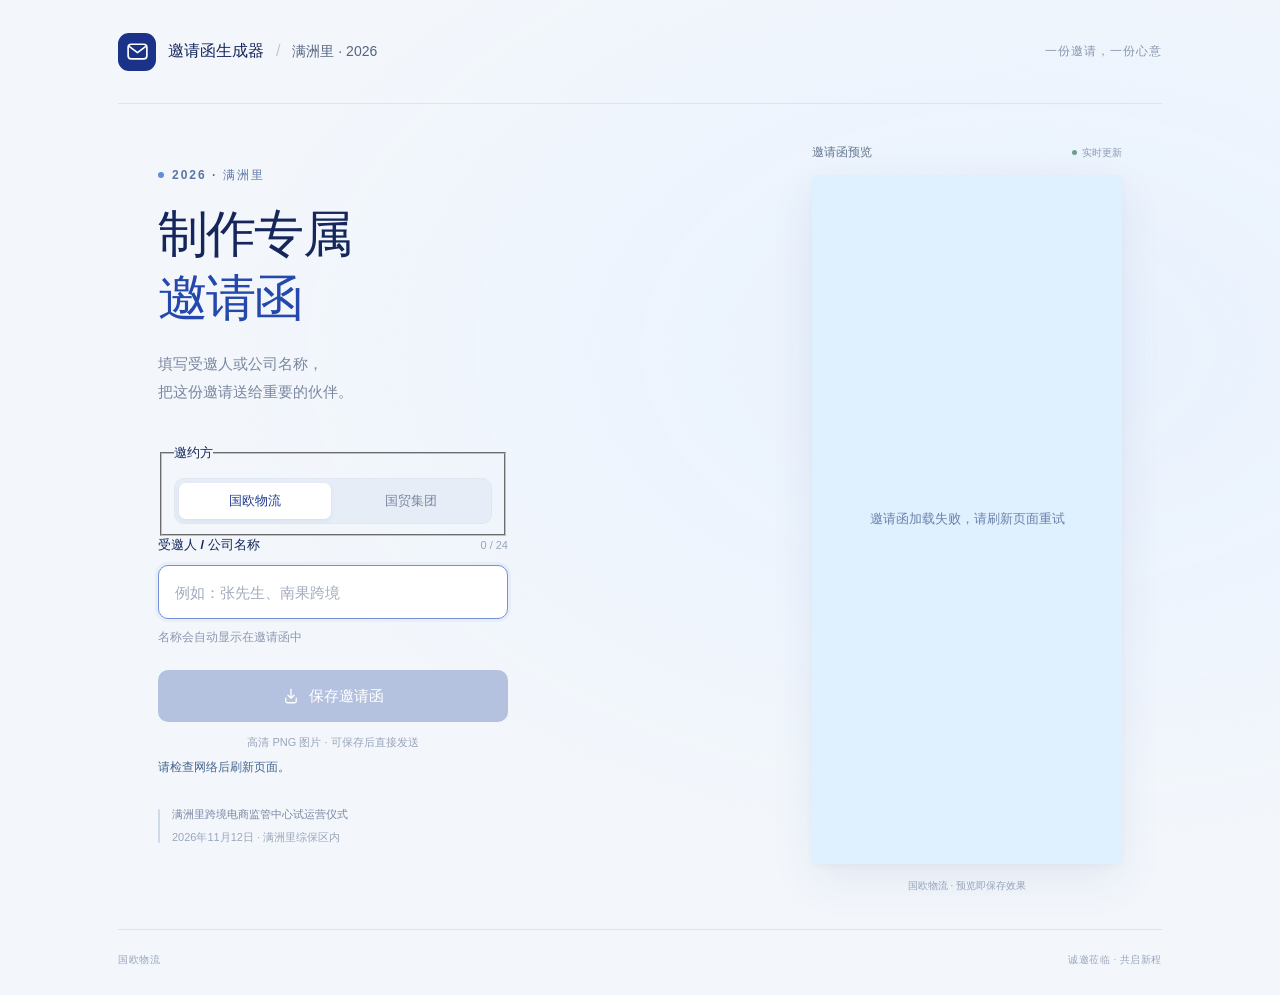
==== docs/index.html @ 619b2313 "Add two-mode invitation generator for GitHub Pages; template images pending web upload" ====
<!doctype html>
<html lang="zh-CN">
<head>
  <meta charset="utf-8">
  <meta name="viewport" content="width=device-width,initial-scale=1,viewport-fit=cover">
  <meta name="theme-color" content="#f3f7fc">
  <meta name="description" content="填写受邀人或公司名称，预览并保存专属邀请函。">
  <title>邀请函生成器 · 国欧物流 / 国贸集团</title>
  <link rel="icon" type="image/svg+xml" href="./assets/icon.svg">
  <link rel="stylesheet" href="./style.css?v=hd-20261104">
</head>
<body>
  <div class="page">
    <header class="header">
      <a class="brand" href="./" aria-label="邀请函生成器首页">
        <span class="brand-icon" aria-hidden="true"><svg viewBox="0 0 24 24" fill="none"><rect x="3" y="5" width="18" height="14" rx="3" stroke="currentColor" stroke-width="1.6"/><path d="m4 7 8 6 8-6" stroke="currentColor" stroke-width="1.6" stroke-linecap="round" stroke-linejoin="round"/></svg></span>
        <span>邀请函生成器<span class="brand-divider">/</span><span class="brand-title">满洲里 · 2026</span></span>
      </a>
      <span class="header-note">一份邀请，一份心意</span>
    </header>

    <main class="workspace">
      <section class="editor" aria-labelledby="page-title">
        <div class="eyebrow"><span></span>2026 · 满洲里</div>
        <h1 id="page-title">制作专属<span>邀请函</span></h1>
        <p class="intro">填写受邀人或公司名称，<br>把这份邀请送给重要的伙伴。</p>

        <form id="invitation-form" novalidate>
          <fieldset id="issuer-options" class="issuer-options">
            <legend>邀约方</legend>
            <div class="mode-switch">
              <label><input type="radio" name="issuer" value="guoo" checked><span>国欧物流</span></label>
              <label><input type="radio" name="issuer" value="guomao"><span>国贸集团</span></label>
            </div>
          </fieldset>
          <div class="field-heading"><label for="guest-name">受邀人 / 公司名称</label><span id="count">0 / 24</span></div>
          <input id="guest-name" name="guest" type="text" placeholder="例如：张先生、南果跨境" maxlength="48" autocomplete="off" spellcheck="false" aria-describedby="field-hint" autofocus>
          <p id="field-hint" class="field-hint">名称会自动显示在右侧邀请函中</p>
          <button id="save-button" type="submit" disabled>
            <svg viewBox="0 0 24 24" fill="none" aria-hidden="true"><path d="M12 3v12m-4-4 4 4 4-4M5 15v4a2 2 0 0 0 2 2h10a2 2 0 0 0 2-2v-4" stroke="currentColor" stroke-width="1.7" stroke-linecap="round" stroke-linejoin="round"/></svg>
            <span>保存邀请函</span>
          </button>
          <p class="save-note">高清 PNG 图片 · 可保存后直接发送</p>
          <p id="status" class="status" role="status" aria-live="polite"></p>
        </form>

        <div class="event-note"><span class="event-line"></span><div>满洲里跨境电商监管中心试运营仪式<small>2026年11月12日 · 满洲里综保区内</small></div></div>
      </section>

      <section class="preview" aria-labelledby="preview-title">
        <div class="preview-heading"><h2 id="preview-title">邀请函预览</h2><span><i></i>实时更新</span></div>
        <div class="paper"><canvas id="invitation" width="841" height="1870" role="img" aria-label="邀请函预览，填写名称后将实时更新"></canvas><div id="loading" class="loading">正在载入邀请函…</div></div>
        <p id="template-note" class="preview-note">国欧物流 · 预览即保存效果</p>
      </section>
    </main>
    <footer><span id="issuer-footer">国欧物流</span><span>诚邀莅临 · 共启新程</span></footer>
  </div>

  <dialog id="save-dialog" aria-labelledby="save-title">
    <div class="dialog-header"><div><h2 id="save-title">邀请函已生成</h2><p>长按下方图片，选择「保存图片」</p></div><button id="close-dialog" type="button" aria-label="关闭">×</button></div>
    <img id="save-image" alt="已生成的专属邀请函，可长按保存">
  </dialog>
  <script src="./templates.js?v=hd-20261104" defer></script>
  <script src="./app.js?v=hd-20261104" defer></script>
</body>
</html>
---- docs/style.css ----
:root{font-family:-apple-system,BlinkMacSystemFont,"PingFang SC","Microsoft YaHei",sans-serif;color:#15265b;background:#f3f7fc;font-synthesis:none;font-weight:400}*{box-sizing:border-box}body{margin:0;background:radial-gradient(ellipse at 80% 35%,#e0edff99,transparent 55%),#f3f7fc}button,input{font:inherit}button,a,input{-webkit-tap-highlight-color:transparent}button{cursor:pointer}a{color:inherit;text-decoration:none}.page{max-width:1140px;margin:auto;padding:0 48px}.header{height:104px;display:flex;align-items:center;justify-content:space-between;border-bottom:1px solid #dce4f0}.brand{display:flex;align-items:center;gap:12px;font-size:16px;font-weight:650;white-space:nowrap}.brand-icon{display:grid;place-items:center;width:38px;height:38px;color:#fff;background:#1b3289;border-radius:11px}.brand-icon svg{width:25px;height:25px}.brand-divider{margin:0 12px;color:#bdc8db;font-weight:400}.brand-title{font-size:14px;color:#566580;font-weight:450}.header-note{font-size:12px;color:#8a97af;letter-spacing:1px}.workspace{display:grid;grid-template-columns:1fr 1fr;gap:72px;align-items:center;padding:40px 40px 36px}.editor{padding-bottom:24px}.eyebrow{font-size:12px;font-weight:550;letter-spacing:2px;color:#5b75a3;display:flex;align-items:center;gap:8px;margin-bottom:20px}.eyebrow span{width:6px;height:6px;border-radius:50%;background:#5f8fda}h1{font-size:50px;line-height:1.23;font-weight:650;letter-spacing:-1.8px;margin:0 0 20px}h1 span{display:block;color:#2548ac;margin-top:3px}.intro{font-size:15px;line-height:1.9;color:#7a879e;margin:0 0 37px}form{max-width:350px}.field-heading{display:flex;align-items:center;justify-content:space-between;font-size:13px;margin-bottom:11px;font-weight:550}.field-heading span{font-size:11px;color:#9aa5b9;font-weight:400;font-variant-numeric:tabular-nums}input{display:block;width:100%;height:54px;border:1px solid #d7e0ee;border-radius:10px;background:#fff;padding:0 16px;font-size:15px;color:#17275b;outline:none;transition:border-color .15s,box-shadow .15s}input::placeholder{color:#a2acbd}input:focus{border-color:#7190d8;box-shadow:0 0 0 3px #355dca0e}input[aria-invalid="true"]{border-color:#c05b5b}.field-hint{font-size:12px;color:#8c98af;min-height:18px;line-height:1.5;margin:9px 0 24px}.field-hint.error{color:#b74747}#save-button{width:100%;border:0;background:#233c94;color:#fff;display:flex;align-items:center;justify-content:center;gap:9px;height:52px;border-radius:10px;font-size:15px;font-weight:550;box-shadow:0 5px 10px #213b9010;transition:background .15s,transform .15s}#save-button svg{width:18px;height:18px}#save-button:hover:enabled{background:#183181}#save-button:active:enabled{transform:translateY(1px)}#save-button:disabled{background:#b4c2df;cursor:default;box-shadow:none}button:focus-visible,a:focus-visible{outline:3px solid #7298ef;outline-offset:4px}.save-note{text-align:center;font-size:11px;color:#98a4b9;margin:13px 0 0}.status{font-size:12px;color:#46658c;line-height:1.6;min-height:20px;margin:8px 0 0}.event-note{display:flex;gap:12px;margin-top:28px;font-size:11px;color:#7987a1;line-height:1.6}.event-note small{display:block;font-size:11px;color:#9aa6ba;margin-top:5px}.event-line{width:2px;background:#ced9ec;margin:3px 0;border-radius:3px}.preview{width:310px;justify-self:end}.preview-heading{display:flex;justify-content:space-between;align-items:center;margin-bottom:14px}.preview-heading h2{font-size:12px;font-weight:550;color:#657690;margin:0}.preview-heading>span{display:flex;align-items:center;gap:5px;font-size:10px;color:#8c9bb2}.preview-heading i{width:5px;height:5px;border-radius:50%;background:#6d9e8c}.paper{position:relative;width:100%;background:#dff0ff;box-shadow:0 16px 45px #21437d14,0 3px 10px #2645750a;border-radius:3px;overflow:hidden;line-height:0;aspect-ratio:841/1870}canvas{display:block;width:100%;height:auto}.loading{position:absolute;inset:0;display:flex;align-items:center;justify-content:center;font-size:13px;color:#6b82ab;line-height:1.6}.loading[hidden]{display:none}.preview-note{font-size:10px;text-align:center;color:#99a7bd;letter-spacing:1px;margin:15px 0 0}footer{display:flex;justify-content:space-between;border-top:1px solid #dce4f0;padding:23px 0 28px;font-size:10px;color:#9aa7bc;letter-spacing:.5px}dialog{padding:18px;border:0;border-radius:16px;max-width:440px;width:calc(100% - 24px);max-height:90dvh;overflow:auto;color:#17275b;background:#fff;box-shadow:0 20px 80px #07152c40}dialog::backdrop{background:#101c40a6;backdrop-filter:blur(4px)}.dialog-header{display:flex;justify-content:space-between;gap:10px;align-items:flex-start;margin-bottom:16px}.dialog-header h2{font-size:17px;margin:0 0 7px}.dialog-header p{font-size:12px;color:#71809a;margin:0;line-height:1.7}.dialog-header button{width:32px;height:32px;flex-shrink:0;border:0;border-radius:50%;background:#eef2f8;color:#61708c;font-size:24px;line-height:1}.dialog-header button:hover{background:#e0e6f0}#save-image{display:block;width:100%;height:auto;-webkit-touch-callout:default;user-select:auto}
@media(min-width:1500px){.workspace{padding-top:60px;padding-bottom:56px}.preview{width:330px}}@media(max-width:960px){.page{padding:0 32px}.workspace{padding:36px 0;gap:38px}.preview{width:290px}h1{font-size:44px}.header-note{display:none}}@media(max-width:650px){.page{padding:0 24px}.header{height:76px}.brand{font-size:14px;gap:9px}.brand-icon{width:32px;height:32px;border-radius:9px}.brand-icon svg{width:22px;height:22px}.brand-divider{margin:0 9px}.brand-title{font-size:12px}.workspace{display:flex;flex-direction:column;align-items:stretch;padding-top:32px;gap:26px}.editor{padding:0}.eyebrow{font-size:10px;margin-bottom:13px}h1{font-size:32px;letter-spacing:-.8px;margin-bottom:13px}h1 span{display:inline;margin-left:2px}.intro{font-size:13px;margin-bottom:26px;line-height:1.8}.intro br{display:none}form{max-width:none}.field-hint{margin-bottom:18px}.event-note{display:none}.status{margin-bottom:0;min-height:0}.status:empty{display:none}.preview{width:100%;max-width:360px;align-self:center}.preview-heading{margin-bottom:12px}.preview-note{margin-top:13px}footer{padding:20px 0 24px;font-size:9px}footer span{letter-spacing:0}}@media(prefers-reduced-motion:reduce){*{transition:none!important}}
+.issuer-options{border:0;padding:0;margin:0 0 23px;min-width:0}.issuer-options legend{font-size:13px;font-weight:550;padding:0;margin-bottom:11px}.mode-switch{display:flex;padding:4px;gap:4px;background:#e6edf7;border:1px solid #dfe7f2;border-radius:10px}.mode-switch label{position:relative;flex:1;cursor:pointer}.mode-switch input{position:absolute;opacity:0;inset:0;width:100%;height:100%;margin:0;cursor:pointer}.mode-switch span{display:block;text-align:center;font-size:13px;line-height:36px;border-radius:7px;color:#7b88a0;transition:background .15s,color .15s}.mode-switch input:checked+span{background:#fff;color:#233c94;font-weight:600;box-shadow:0 2px 5px #1e376611}.mode-switch input:focus-visible+span{outline:2px solid #7298ef;outline-offset:1px}.issuer-options:disabled .mode-switch label{cursor:default}.preview-note{letter-spacing:0}
+EOF
/Users/surou/.cache/codex-runtimes/codex-primary-runtime/dependencies/node/bin/node --check dist/app.js
/Users/surou/.cache/codex-runtimes/codex-primary-runtime/dependencies/node/bin/node --check dist/templates.js
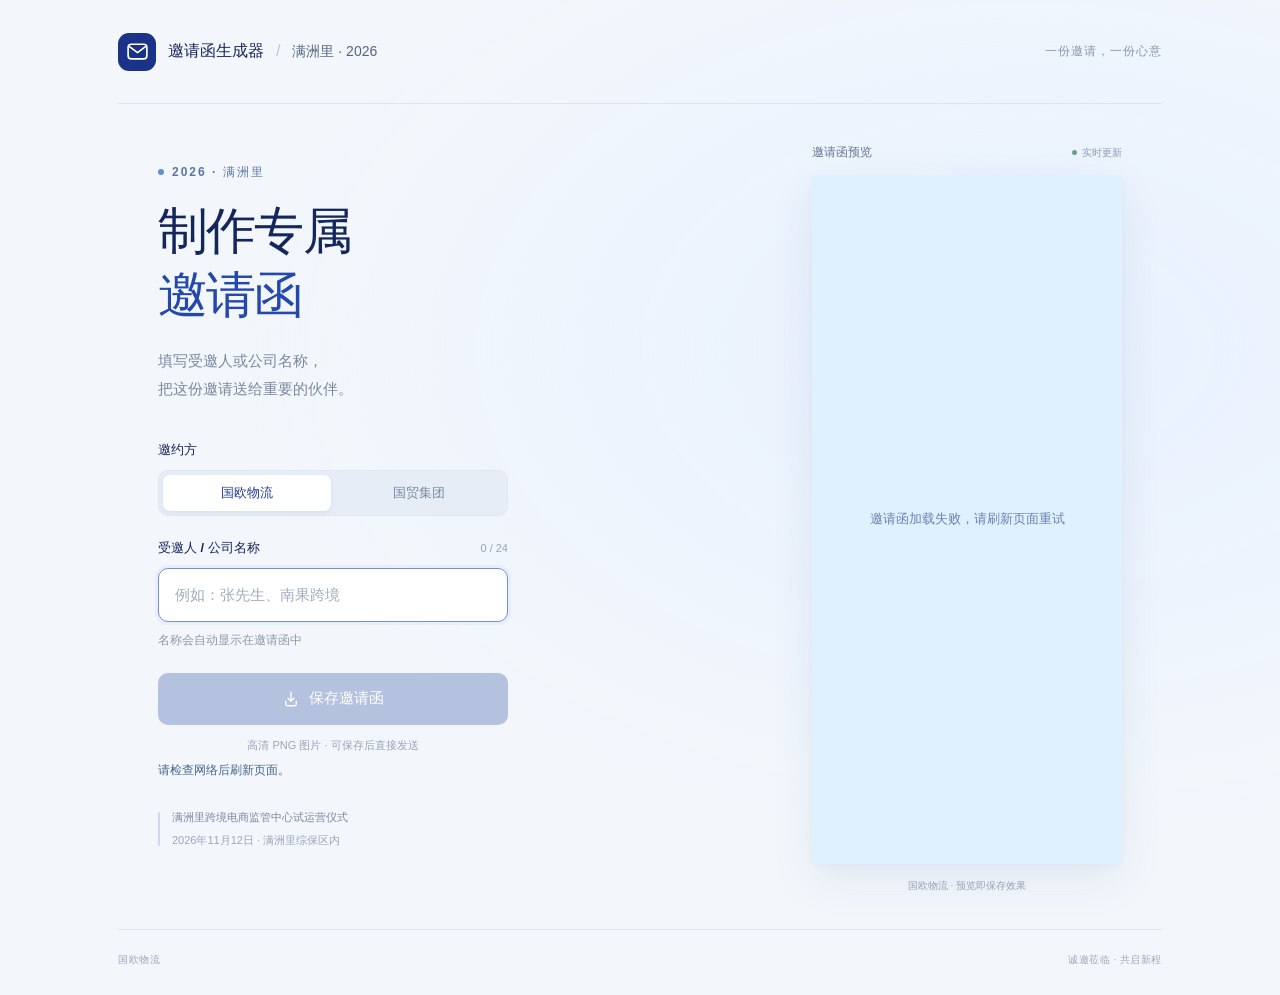
==== commit e8c8d7c3: "Fix invitation mode fieldset styling and refresh stylesheet cache" ====
--- a/docs/index.html
+++ b/docs/index.html
@@ -7,7 +7,7 @@
   <meta name="description" content="填写受邀人或公司名称，预览并保存专属邀请函。">
   <title>邀请函生成器 · 国欧物流 / 国贸集团</title>
   <link rel="icon" type="image/svg+xml" href="./assets/icon.svg">
-  <link rel="stylesheet" href="./style.css?v=hd-20261104">
+  <link rel="stylesheet" href="./style.css?v=css-fix-20261104">
 </head>
 <body>
   <div class="page">
--- a/docs/style.css
+++ b/docs/style.css
@@ -1,6 +1,3 @@
 :root{font-family:-apple-system,BlinkMacSystemFont,"PingFang SC","Microsoft YaHei",sans-serif;color:#15265b;background:#f3f7fc;font-synthesis:none;font-weight:400}*{box-sizing:border-box}body{margin:0;background:radial-gradient(ellipse at 80% 35%,#e0edff99,transparent 55%),#f3f7fc}button,input{font:inherit}button,a,input{-webkit-tap-highlight-color:transparent}button{cursor:pointer}a{color:inherit;text-decoration:none}.page{max-width:1140px;margin:auto;padding:0 48px}.header{height:104px;display:flex;align-items:center;justify-content:space-between;border-bottom:1px solid #dce4f0}.brand{display:flex;align-items:center;gap:12px;font-size:16px;font-weight:650;white-space:nowrap}.brand-icon{display:grid;place-items:center;width:38px;height:38px;color:#fff;background:#1b3289;border-radius:11px}.brand-icon svg{width:25px;height:25px}.brand-divider{margin:0 12px;color:#bdc8db;font-weight:400}.brand-title{font-size:14px;color:#566580;font-weight:450}.header-note{font-size:12px;color:#8a97af;letter-spacing:1px}.workspace{display:grid;grid-template-columns:1fr 1fr;gap:72px;align-items:center;padding:40px 40px 36px}.editor{padding-bottom:24px}.eyebrow{font-size:12px;font-weight:550;letter-spacing:2px;color:#5b75a3;display:flex;align-items:center;gap:8px;margin-bottom:20px}.eyebrow span{width:6px;height:6px;border-radius:50%;background:#5f8fda}h1{font-size:50px;line-height:1.23;font-weight:650;letter-spacing:-1.8px;margin:0 0 20px}h1 span{display:block;color:#2548ac;margin-top:3px}.intro{font-size:15px;line-height:1.9;color:#7a879e;margin:0 0 37px}form{max-width:350px}.field-heading{display:flex;align-items:center;justify-content:space-between;font-size:13px;margin-bottom:11px;font-weight:550}.field-heading span{font-size:11px;color:#9aa5b9;font-weight:400;font-variant-numeric:tabular-nums}input{display:block;width:100%;height:54px;border:1px solid #d7e0ee;border-radius:10px;background:#fff;padding:0 16px;font-size:15px;color:#17275b;outline:none;transition:border-color .15s,box-shadow .15s}input::placeholder{color:#a2acbd}input:focus{border-color:#7190d8;box-shadow:0 0 0 3px #355dca0e}input[aria-invalid="true"]{border-color:#c05b5b}.field-hint{font-size:12px;color:#8c98af;min-height:18px;line-height:1.5;margin:9px 0 24px}.field-hint.error{color:#b74747}#save-button{width:100%;border:0;background:#233c94;color:#fff;display:flex;align-items:center;justify-content:center;gap:9px;height:52px;border-radius:10px;font-size:15px;font-weight:550;box-shadow:0 5px 10px #213b9010;transition:background .15s,transform .15s}#save-button svg{width:18px;height:18px}#save-button:hover:enabled{background:#183181}#save-button:active:enabled{transform:translateY(1px)}#save-button:disabled{background:#b4c2df;cursor:default;box-shadow:none}button:focus-visible,a:focus-visible{outline:3px solid #7298ef;outline-offset:4px}.save-note{text-align:center;font-size:11px;color:#98a4b9;margin:13px 0 0}.status{font-size:12px;color:#46658c;line-height:1.6;min-height:20px;margin:8px 0 0}.event-note{display:flex;gap:12px;margin-top:28px;font-size:11px;color:#7987a1;line-height:1.6}.event-note small{display:block;font-size:11px;color:#9aa6ba;margin-top:5px}.event-line{width:2px;background:#ced9ec;margin:3px 0;border-radius:3px}.preview{width:310px;justify-self:end}.preview-heading{display:flex;justify-content:space-between;align-items:center;margin-bottom:14px}.preview-heading h2{font-size:12px;font-weight:550;color:#657690;margin:0}.preview-heading>span{display:flex;align-items:center;gap:5px;font-size:10px;color:#8c9bb2}.preview-heading i{width:5px;height:5px;border-radius:50%;background:#6d9e8c}.paper{position:relative;width:100%;background:#dff0ff;box-shadow:0 16px 45px #21437d14,0 3px 10px #2645750a;border-radius:3px;overflow:hidden;line-height:0;aspect-ratio:841/1870}canvas{display:block;width:100%;height:auto}.loading{position:absolute;inset:0;display:flex;align-items:center;justify-content:center;font-size:13px;color:#6b82ab;line-height:1.6}.loading[hidden]{display:none}.preview-note{font-size:10px;text-align:center;color:#99a7bd;letter-spacing:1px;margin:15px 0 0}footer{display:flex;justify-content:space-between;border-top:1px solid #dce4f0;padding:23px 0 28px;font-size:10px;color:#9aa7bc;letter-spacing:.5px}dialog{padding:18px;border:0;border-radius:16px;max-width:440px;width:calc(100% - 24px);max-height:90dvh;overflow:auto;color:#17275b;background:#fff;box-shadow:0 20px 80px #07152c40}dialog::backdrop{background:#101c40a6;backdrop-filter:blur(4px)}.dialog-header{display:flex;justify-content:space-between;gap:10px;align-items:flex-start;margin-bottom:16px}.dialog-header h2{font-size:17px;margin:0 0 7px}.dialog-header p{font-size:12px;color:#71809a;margin:0;line-height:1.7}.dialog-header button{width:32px;height:32px;flex-shrink:0;border:0;border-radius:50%;background:#eef2f8;color:#61708c;font-size:24px;line-height:1}.dialog-header button:hover{background:#e0e6f0}#save-image{display:block;width:100%;height:auto;-webkit-touch-callout:default;user-select:auto}
 @media(min-width:1500px){.workspace{padding-top:60px;padding-bottom:56px}.preview{width:330px}}@media(max-width:960px){.page{padding:0 32px}.workspace{padding:36px 0;gap:38px}.preview{width:290px}h1{font-size:44px}.header-note{display:none}}@media(max-width:650px){.page{padding:0 24px}.header{height:76px}.brand{font-size:14px;gap:9px}.brand-icon{width:32px;height:32px;border-radius:9px}.brand-icon svg{width:22px;height:22px}.brand-divider{margin:0 9px}.brand-title{font-size:12px}.workspace{display:flex;flex-direction:column;align-items:stretch;padding-top:32px;gap:26px}.editor{padding:0}.eyebrow{font-size:10px;margin-bottom:13px}h1{font-size:32px;letter-spacing:-.8px;margin-bottom:13px}h1 span{display:inline;margin-left:2px}.intro{font-size:13px;margin-bottom:26px;line-height:1.8}.intro br{display:none}form{max-width:none}.field-hint{margin-bottom:18px}.event-note{display:none}.status{margin-bottom:0;min-height:0}.status:empty{display:none}.preview{width:100%;max-width:360px;align-self:center}.preview-heading{margin-bottom:12px}.preview-note{margin-top:13px}footer{padding:20px 0 24px;font-size:9px}footer span{letter-spacing:0}}@media(prefers-reduced-motion:reduce){*{transition:none!important}}
-+.issuer-options{border:0;padding:0;margin:0 0 23px;min-width:0}.issuer-options legend{font-size:13px;font-weight:550;padding:0;margin-bottom:11px}.mode-switch{display:flex;padding:4px;gap:4px;background:#e6edf7;border:1px solid #dfe7f2;border-radius:10px}.mode-switch label{position:relative;flex:1;cursor:pointer}.mode-switch input{position:absolute;opacity:0;inset:0;width:100%;height:100%;margin:0;cursor:pointer}.mode-switch span{display:block;text-align:center;font-size:13px;line-height:36px;border-radius:7px;color:#7b88a0;transition:background .15s,color .15s}.mode-switch input:checked+span{background:#fff;color:#233c94;font-weight:600;box-shadow:0 2px 5px #1e376611}.mode-switch input:focus-visible+span{outline:2px solid #7298ef;outline-offset:1px}.issuer-options:disabled .mode-switch label{cursor:default}.preview-note{letter-spacing:0}
-+EOF
-/Users/surou/.cache/codex-runtimes/codex-primary-runtime/dependencies/node/bin/node --check dist/app.js
-/Users/surou/.cache/codex-runtimes/codex-primary-runtime/dependencies/node/bin/node --check dist/templates.js+.issuer-options{border:0;padding:0;margin:0 0 23px;min-width:0}.issuer-options legend{font-size:13px;font-weight:550;padding:0;margin-bottom:11px}.mode-switch{display:flex;padding:4px;gap:4px;background:#e6edf7;border:1px solid #dfe7f2;border-radius:10px}.mode-switch label{position:relative;flex:1;cursor:pointer}.mode-switch input{position:absolute;opacity:0;inset:0;width:100%;height:100%;margin:0;cursor:pointer}.mode-switch span{display:block;text-align:center;font-size:13px;line-height:36px;border-radius:7px;color:#7b88a0;transition:background .15s,color .15s}.mode-switch input:checked+span{background:#fff;color:#233c94;font-weight:600;box-shadow:0 2px 5px #1e376611}.mode-switch input:focus-visible+span{outline:2px solid #7298ef;outline-offset:1px}.issuer-options:disabled .mode-switch label{cursor:default}.preview-note{letter-spacing:0}
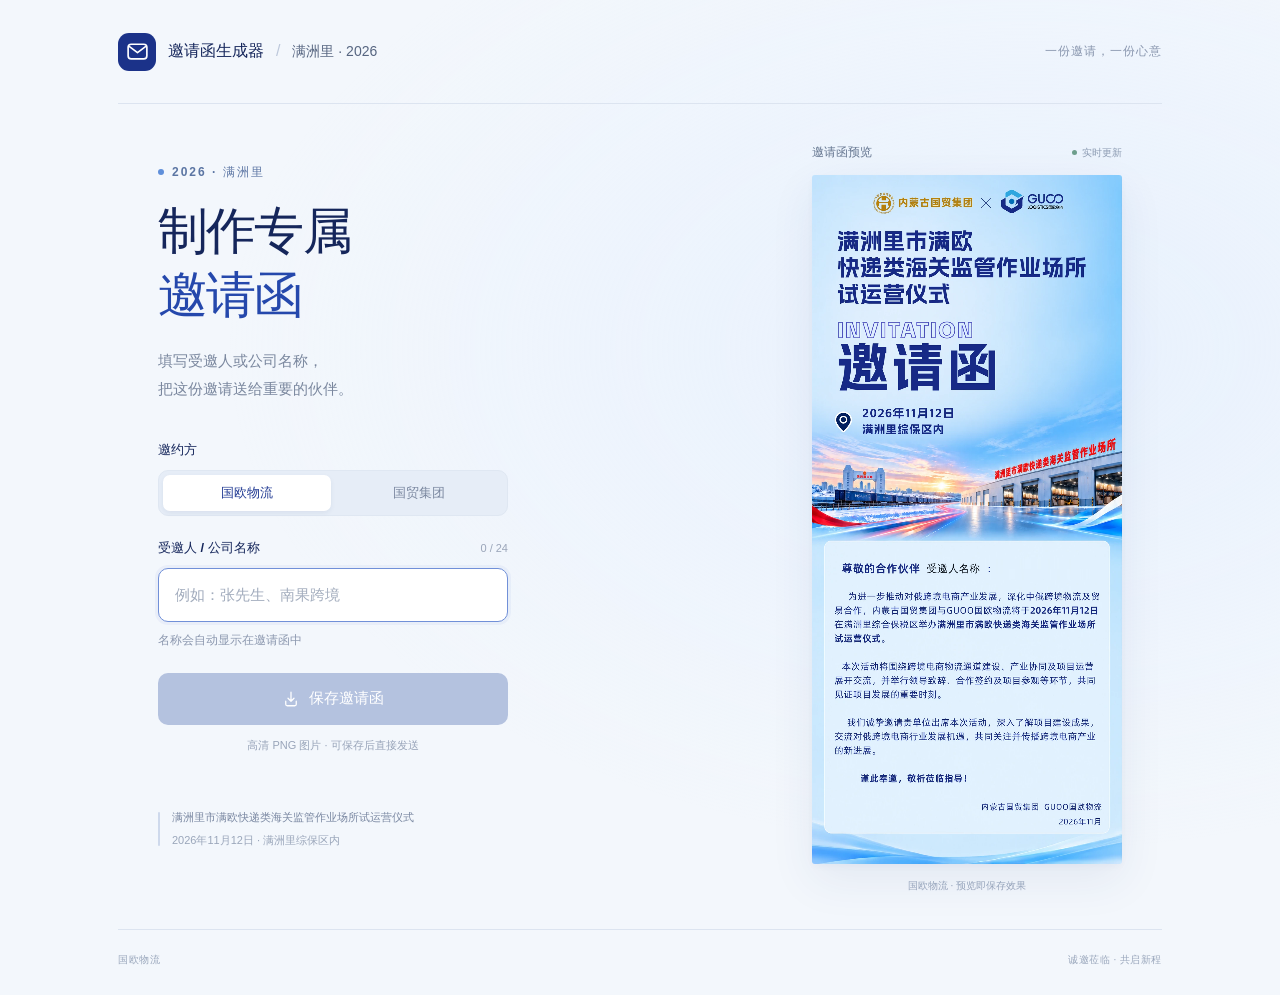
==== commit ac87a79d: "Publish uploaded invitation v3 files from the Pages docs directory" ====
--- a/docs/index.html
+++ b/docs/index.html
@@ -7,7 +7,7 @@
   <meta name="description" content="填写受邀人或公司名称，预览并保存专属邀请函。">
   <title>邀请函生成器 · 国欧物流 / 国贸集团</title>
   <link rel="icon" type="image/svg+xml" href="./assets/icon.svg">
-  <link rel="stylesheet" href="./style.css?v=css-fix-20261104">
+  <link rel="stylesheet" href="./style-v3.css">
 </head>
 <body>
   <div class="page">
@@ -44,7 +44,7 @@
           <p id="status" class="status" role="status" aria-live="polite"></p>
         </form>
 
-        <div class="event-note"><span class="event-line"></span><div>满洲里跨境电商监管中心试运营仪式<small>2026年11月12日 · 满洲里综保区内</small></div></div>
+        <div class="event-note"><span class="event-line"></span><div>满洲里市满欧快递类海关监管作业场所试运营仪式<small>2026年11月12日 · 满洲里综保区内</small></div></div>
       </section>
 
       <section class="preview" aria-labelledby="preview-title">
@@ -60,7 +60,7 @@
     <div class="dialog-header"><div><h2 id="save-title">邀请函已生成</h2><p>长按下方图片，选择「保存图片」</p></div><button id="close-dialog" type="button" aria-label="关闭">×</button></div>
     <img id="save-image" alt="已生成的专属邀请函，可长按保存">
   </dialog>
-  <script src="./templates.js?v=hd-20261104" defer></script>
-  <script src="./app.js?v=hd-20261104" defer></script>
+  <script src="./templates-v3.js" defer></script>
+  <script src="./app-v3.js" defer></script>
 </body>
 </html>
--- a/docs/style-v3.css
+++ b/docs/style-v3.css
@@ -0,0 +1,3 @@
+:root{font-family:-apple-system,BlinkMacSystemFont,"PingFang SC","Microsoft YaHei",sans-serif;color:#15265b;background:#f3f7fc;font-synthesis:none;font-weight:400}*{box-sizing:border-box}body{margin:0;background:radial-gradient(ellipse at 80% 35%,#e0edff99,transparent 55%),#f3f7fc}button,input{font:inherit}button,a,input{-webkit-tap-highlight-color:transparent}button{cursor:pointer}a{color:inherit;text-decoration:none}.page{max-width:1140px;margin:auto;padding:0 48px}.header{height:104px;display:flex;align-items:center;justify-content:space-between;border-bottom:1px solid #dce4f0}.brand{display:flex;align-items:center;gap:12px;font-size:16px;font-weight:650;white-space:nowrap}.brand-icon{display:grid;place-items:center;width:38px;height:38px;color:#fff;background:#1b3289;border-radius:11px}.brand-icon svg{width:25px;height:25px}.brand-divider{margin:0 12px;color:#bdc8db;font-weight:400}.brand-title{font-size:14px;color:#566580;font-weight:450}.header-note{font-size:12px;color:#8a97af;letter-spacing:1px}.workspace{display:grid;grid-template-columns:1fr 1fr;gap:72px;align-items:center;padding:40px 40px 36px}.editor{padding-bottom:24px}.eyebrow{font-size:12px;font-weight:550;letter-spacing:2px;color:#5b75a3;display:flex;align-items:center;gap:8px;margin-bottom:20px}.eyebrow span{width:6px;height:6px;border-radius:50%;background:#5f8fda}h1{font-size:50px;line-height:1.23;font-weight:650;letter-spacing:-1.8px;margin:0 0 20px}h1 span{display:block;color:#2548ac;margin-top:3px}.intro{font-size:15px;line-height:1.9;color:#7a879e;margin:0 0 37px}form{max-width:350px}.field-heading{display:flex;align-items:center;justify-content:space-between;font-size:13px;margin-bottom:11px;font-weight:550}.field-heading span{font-size:11px;color:#9aa5b9;font-weight:400;font-variant-numeric:tabular-nums}input{display:block;width:100%;height:54px;border:1px solid #d7e0ee;border-radius:10px;background:#fff;padding:0 16px;font-size:15px;color:#17275b;outline:none;transition:border-color .15s,box-shadow .15s}input::placeholder{color:#a2acbd}input:focus{border-color:#7190d8;box-shadow:0 0 0 3px #355dca0e}input[aria-invalid="true"]{border-color:#c05b5b}.field-hint{font-size:12px;color:#8c98af;min-height:18px;line-height:1.5;margin:9px 0 24px}.field-hint.error{color:#b74747}#save-button{width:100%;border:0;background:#233c94;color:#fff;display:flex;align-items:center;justify-content:center;gap:9px;height:52px;border-radius:10px;font-size:15px;font-weight:550;box-shadow:0 5px 10px #213b9010;transition:background .15s,transform .15s}#save-button svg{width:18px;height:18px}#save-button:hover:enabled{background:#183181}#save-button:active:enabled{transform:translateY(1px)}#save-button:disabled{background:#b4c2df;cursor:default;box-shadow:none}button:focus-visible,a:focus-visible{outline:3px solid #7298ef;outline-offset:4px}.save-note{text-align:center;font-size:11px;color:#98a4b9;margin:13px 0 0}.status{font-size:12px;color:#46658c;line-height:1.6;min-height:20px;margin:8px 0 0}.event-note{display:flex;gap:12px;margin-top:28px;font-size:11px;color:#7987a1;line-height:1.6}.event-note small{display:block;font-size:11px;color:#9aa6ba;margin-top:5px}.event-line{width:2px;background:#ced9ec;margin:3px 0;border-radius:3px}.preview{width:310px;justify-self:end}.preview-heading{display:flex;justify-content:space-between;align-items:center;margin-bottom:14px}.preview-heading h2{font-size:12px;font-weight:550;color:#657690;margin:0}.preview-heading>span{display:flex;align-items:center;gap:5px;font-size:10px;color:#8c9bb2}.preview-heading i{width:5px;height:5px;border-radius:50%;background:#6d9e8c}.paper{position:relative;width:100%;background:#dff0ff;box-shadow:0 16px 45px #21437d14,0 3px 10px #2645750a;border-radius:3px;overflow:hidden;line-height:0;aspect-ratio:841/1870}canvas{display:block;width:100%;height:auto}.loading{position:absolute;inset:0;display:flex;align-items:center;justify-content:center;font-size:13px;color:#6b82ab;line-height:1.6}.loading[hidden]{display:none}.preview-note{font-size:10px;text-align:center;color:#99a7bd;letter-spacing:1px;margin:15px 0 0}footer{display:flex;justify-content:space-between;border-top:1px solid #dce4f0;padding:23px 0 28px;font-size:10px;color:#9aa7bc;letter-spacing:.5px}dialog{padding:18px;border:0;border-radius:16px;max-width:440px;width:calc(100% - 24px);max-height:90dvh;overflow:auto;color:#17275b;background:#fff;box-shadow:0 20px 80px #07152c40}dialog::backdrop{background:#101c40a6;backdrop-filter:blur(4px)}.dialog-header{display:flex;justify-content:space-between;gap:10px;align-items:flex-start;margin-bottom:16px}.dialog-header h2{font-size:17px;margin:0 0 7px}.dialog-header p{font-size:12px;color:#71809a;margin:0;line-height:1.7}.dialog-header button{width:32px;height:32px;flex-shrink:0;border:0;border-radius:50%;background:#eef2f8;color:#61708c;font-size:24px;line-height:1}.dialog-header button:hover{background:#e0e6f0}#save-image{display:block;width:100%;height:auto;-webkit-touch-callout:default;user-select:auto}
+@media(min-width:1500px){.workspace{padding-top:60px;padding-bottom:56px}.preview{width:330px}}@media(max-width:960px){.page{padding:0 32px}.workspace{padding:36px 0;gap:38px}.preview{width:290px}h1{font-size:44px}.header-note{display:none}}@media(max-width:650px){.page{padding:0 24px}.header{height:76px}.brand{font-size:14px;gap:9px}.brand-icon{width:32px;height:32px;border-radius:9px}.brand-icon svg{width:22px;height:22px}.brand-divider{margin:0 9px}.brand-title{font-size:12px}.workspace{display:flex;flex-direction:column;align-items:stretch;padding-top:32px;gap:26px}.editor{padding:0}.eyebrow{font-size:10px;margin-bottom:13px}h1{font-size:32px;letter-spacing:-.8px;margin-bottom:13px}h1 span{display:inline;margin-left:2px}.intro{font-size:13px;margin-bottom:26px;line-height:1.8}.intro br{display:none}form{max-width:none}.field-hint{margin-bottom:18px}.event-note{display:none}.status{margin-bottom:0;min-height:0}.status:empty{display:none}.preview{width:100%;max-width:360px;align-self:center}.preview-heading{margin-bottom:12px}.preview-note{margin-top:13px}footer{padding:20px 0 24px;font-size:9px}footer span{letter-spacing:0}}@media(prefers-reduced-motion:reduce){*{transition:none!important}}
+.issuer-options{border:0;padding:0;margin:0 0 23px;min-width:0}.issuer-options legend{font-size:13px;font-weight:550;padding:0;margin-bottom:11px}.mode-switch{display:flex;padding:4px;gap:4px;background:#e6edf7;border:1px solid #dfe7f2;border-radius:10px}.mode-switch label{position:relative;flex:1;cursor:pointer}.mode-switch input{position:absolute;opacity:0;inset:0;width:100%;height:100%;margin:0;cursor:pointer}.mode-switch span{display:block;text-align:center;font-size:13px;line-height:36px;border-radius:7px;color:#7b88a0;transition:background .15s,color .15s}.mode-switch input:checked+span{background:#fff;color:#233c94;font-weight:600;box-shadow:0 2px 5px #1e376611}.mode-switch input:focus-visible+span{outline:2px solid #7298ef;outline-offset:1px}.issuer-options:disabled .mode-switch label{cursor:default}.preview-note{letter-spacing:0}
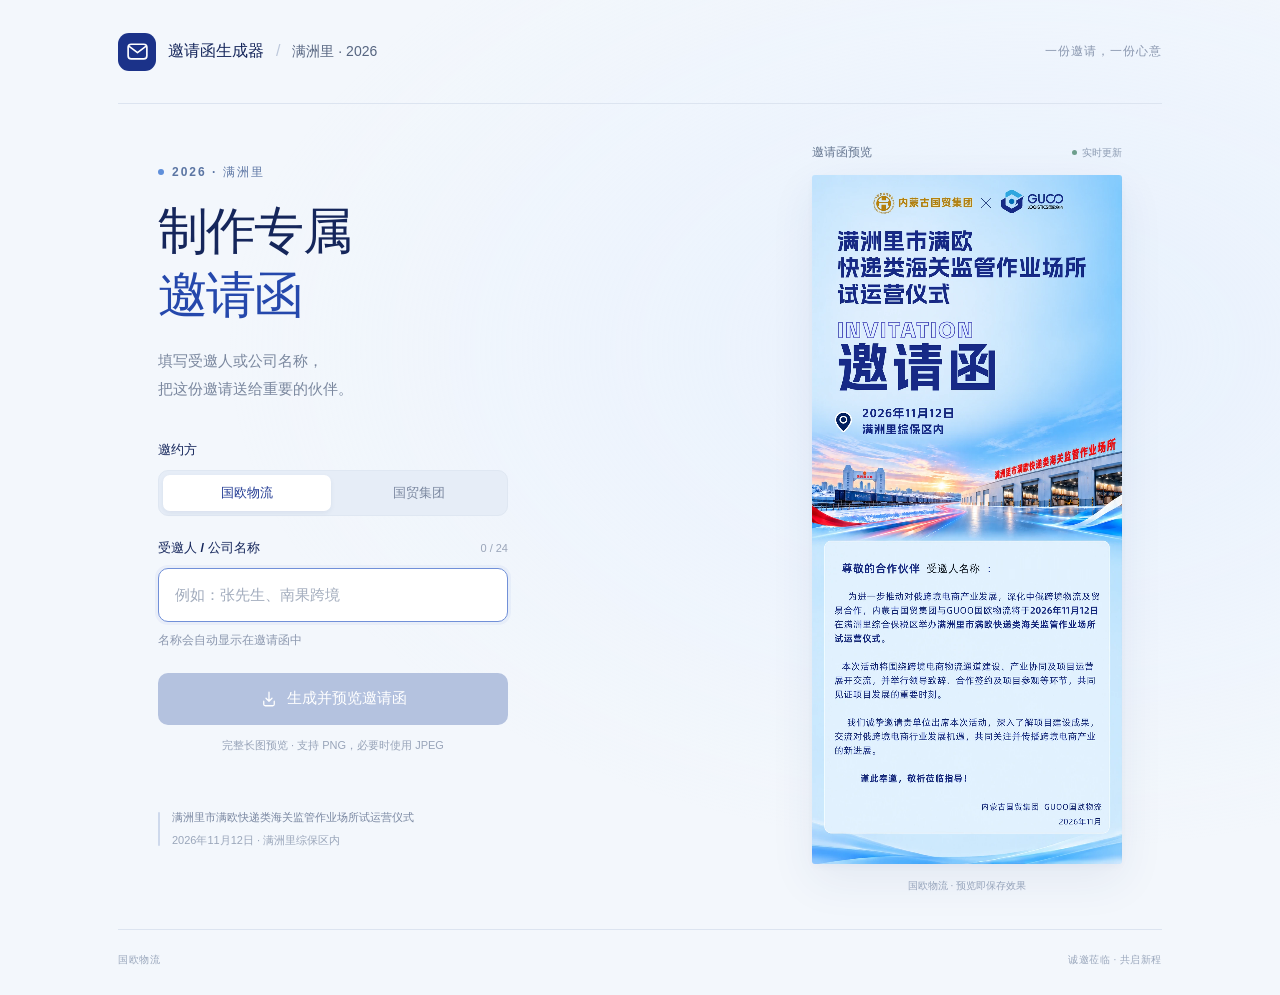
==== commit 3175b90d: "Fix mobile full-poster export, validate encoded output, and add preview/share/download fallbacks" ====
--- a/docs/index.html
+++ b/docs/index.html
@@ -7,7 +7,7 @@
   <meta name="description" content="填写受邀人或公司名称，预览并保存专属邀请函。">
   <title>邀请函生成器 · 国欧物流 / 国贸集团</title>
   <link rel="icon" type="image/svg+xml" href="./assets/icon.svg">
-  <link rel="stylesheet" href="./style-v3.css">
+  <link rel="stylesheet" href="./style-v4.css">
 </head>
 <body>
   <div class="page">
@@ -38,9 +38,9 @@
           <p id="field-hint" class="field-hint">名称会自动显示在右侧邀请函中</p>
           <button id="save-button" type="submit" disabled>
             <svg viewBox="0 0 24 24" fill="none" aria-hidden="true"><path d="M12 3v12m-4-4 4 4 4-4M5 15v4a2 2 0 0 0 2 2h10a2 2 0 0 0 2-2v-4" stroke="currentColor" stroke-width="1.7" stroke-linecap="round" stroke-linejoin="round"/></svg>
-            <span>保存邀请函</span>
+            <span id="save-label">生成并预览邀请函</span>
           </button>
-          <p class="save-note">高清 PNG 图片 · 可保存后直接发送</p>
+          <p class="save-note">完整长图预览 · 支持 PNG，必要时使用 JPEG</p>
           <p id="status" class="status" role="status" aria-live="polite"></p>
         </form>
 
@@ -56,11 +56,20 @@
     <footer><span id="issuer-footer">国欧物流</span><span>诚邀莅临 · 共启新程</span></footer>
   </div>
 
-  <dialog id="save-dialog" aria-labelledby="save-title">
-    <div class="dialog-header"><div><h2 id="save-title">邀请函已生成</h2><p>长按下方图片，选择「保存图片」</p></div><button id="close-dialog" type="button" aria-label="关闭">×</button></div>
-    <img id="save-image" alt="已生成的专属邀请函，可长按保存">
+  <dialog id="save-dialog" aria-labelledby="save-title" aria-modal="true" hidden>
+    <div class="dialog-header"><div><h2 id="save-title">完整邀请函预览</h2><p id="result-meta"></p></div><button id="close-dialog" type="button" aria-label="关闭">×</button></div>
+    <p id="save-instructions" class="save-instructions"></p>
+    <div class="result-actions">
+      <button id="share-image" type="button" hidden>系统分享／保存</button>
+      <button id="download-image" type="button">下载图片</button>
+      <a id="open-full" target="_blank" rel="noopener">打开完整图片</a>
+    </div>
+    <p id="dialog-status" class="dialog-status" role="status" aria-live="polite"></p>
+    <img id="save-image" alt="完整邀请函" draggable="false">
+    <button id="retry-export" type="button" class="retry-export">重新生成</button>
   </dialog>
   <script src="./templates-v3.js" defer></script>
-  <script src="./app-v3.js" defer></script>
+  <script src="./export-v4.js" defer></script>
+  <script src="./app-v4.js" defer></script>
 </body>
 </html>
--- a/docs/style-v4.css
+++ b/docs/style-v4.css
@@ -0,0 +1,17 @@
+:root{font-family:-apple-system,BlinkMacSystemFont,"PingFang SC","Microsoft YaHei",sans-serif;color:#15265b;background:#f3f7fc;font-synthesis:none;font-weight:400}*{box-sizing:border-box}body{margin:0;background:radial-gradient(ellipse at 80% 35%,#e0edff99,transparent 55%),#f3f7fc}button,input{font:inherit}button,a,input{-webkit-tap-highlight-color:transparent}button{cursor:pointer}a{color:inherit;text-decoration:none}.page{max-width:1140px;margin:auto;padding:0 48px}.header{height:104px;display:flex;align-items:center;justify-content:space-between;border-bottom:1px solid #dce4f0}.brand{display:flex;align-items:center;gap:12px;font-size:16px;font-weight:650;white-space:nowrap}.brand-icon{display:grid;place-items:center;width:38px;height:38px;color:#fff;background:#1b3289;border-radius:11px}.brand-icon svg{width:25px;height:25px}.brand-divider{margin:0 12px;color:#bdc8db;font-weight:400}.brand-title{font-size:14px;color:#566580;font-weight:450}.header-note{font-size:12px;color:#8a97af;letter-spacing:1px}.workspace{display:grid;grid-template-columns:1fr 1fr;gap:72px;align-items:center;padding:40px 40px 36px}.editor{padding-bottom:24px}.eyebrow{font-size:12px;font-weight:550;letter-spacing:2px;color:#5b75a3;display:flex;align-items:center;gap:8px;margin-bottom:20px}.eyebrow span{width:6px;height:6px;border-radius:50%;background:#5f8fda}h1{font-size:50px;line-height:1.23;font-weight:650;letter-spacing:-1.8px;margin:0 0 20px}h1 span{display:block;color:#2548ac;margin-top:3px}.intro{font-size:15px;line-height:1.9;color:#7a879e;margin:0 0 37px}form{max-width:350px}.field-heading{display:flex;align-items:center;justify-content:space-between;font-size:13px;margin-bottom:11px;font-weight:550}.field-heading span{font-size:11px;color:#9aa5b9;font-weight:400;font-variant-numeric:tabular-nums}input{display:block;width:100%;height:54px;border:1px solid #d7e0ee;border-radius:10px;background:#fff;padding:0 16px;font-size:15px;color:#17275b;outline:none;transition:border-color .15s,box-shadow .15s}input::placeholder{color:#a2acbd}input:focus{border-color:#7190d8;box-shadow:0 0 0 3px #355dca0e}input[aria-invalid="true"]{border-color:#c05b5b}.field-hint{font-size:12px;color:#8c98af;min-height:18px;line-height:1.5;margin:9px 0 24px}.field-hint.error{color:#b74747}#save-button{width:100%;border:0;background:#233c94;color:#fff;display:flex;align-items:center;justify-content:center;gap:9px;height:52px;border-radius:10px;font-size:15px;font-weight:550;box-shadow:0 5px 10px #213b9010;transition:background .15s,transform .15s}#save-button svg{width:18px;height:18px}#save-button:hover:enabled{background:#183181}#save-button:active:enabled{transform:translateY(1px)}#save-button:disabled{background:#b4c2df;cursor:default;box-shadow:none}button:focus-visible,a:focus-visible{outline:3px solid #7298ef;outline-offset:4px}.save-note{text-align:center;font-size:11px;color:#98a4b9;margin:13px 0 0}.status{font-size:12px;color:#46658c;line-height:1.6;min-height:20px;margin:8px 0 0}.event-note{display:flex;gap:12px;margin-top:28px;font-size:11px;color:#7987a1;line-height:1.6}.event-note small{display:block;font-size:11px;color:#9aa6ba;margin-top:5px}.event-line{width:2px;background:#ced9ec;margin:3px 0;border-radius:3px}.preview{width:310px;justify-self:end}.preview-heading{display:flex;justify-content:space-between;align-items:center;margin-bottom:14px}.preview-heading h2{font-size:12px;font-weight:550;color:#657690;margin:0}.preview-heading>span{display:flex;align-items:center;gap:5px;font-size:10px;color:#8c9bb2}.preview-heading i{width:5px;height:5px;border-radius:50%;background:#6d9e8c}.paper{position:relative;width:100%;background:#dff0ff;box-shadow:0 16px 45px #21437d14,0 3px 10px #2645750a;border-radius:3px;overflow:hidden;line-height:0;aspect-ratio:841/1870}canvas{display:block;width:100%;height:auto}.loading{position:absolute;inset:0;display:flex;align-items:center;justify-content:center;font-size:13px;color:#6b82ab;line-height:1.6}.loading[hidden]{display:none}.preview-note{font-size:10px;text-align:center;color:#99a7bd;letter-spacing:1px;margin:15px 0 0}footer{display:flex;justify-content:space-between;border-top:1px solid #dce4f0;padding:23px 0 28px;font-size:10px;color:#9aa7bc;letter-spacing:.5px}dialog{padding:18px;border:0;border-radius:16px;max-width:440px;width:calc(100% - 24px);max-height:90dvh;overflow:auto;color:#17275b;background:#fff;box-shadow:0 20px 80px #07152c40}dialog::backdrop{background:#101c40a6;backdrop-filter:blur(4px)}.dialog-header{display:flex;justify-content:space-between;gap:10px;align-items:flex-start;margin-bottom:16px}.dialog-header h2{font-size:17px;margin:0 0 7px}.dialog-header p{font-size:12px;color:#71809a;margin:0;line-height:1.7}.dialog-header button{width:32px;height:32px;flex-shrink:0;border:0;border-radius:50%;background:#eef2f8;color:#61708c;font-size:24px;line-height:1}.dialog-header button:hover{background:#e0e6f0}#save-image{display:block;width:100%;height:auto;-webkit-touch-callout:default;user-select:auto}
+@media(min-width:1500px){.workspace{padding-top:60px;padding-bottom:56px}.preview{width:330px}}@media(max-width:960px){.page{padding:0 32px}.workspace{padding:36px 0;gap:38px}.preview{width:290px}h1{font-size:44px}.header-note{display:none}}@media(max-width:650px){.page{padding:0 24px}.header{height:76px}.brand{font-size:14px;gap:9px}.brand-icon{width:32px;height:32px;border-radius:9px}.brand-icon svg{width:22px;height:22px}.brand-divider{margin:0 9px}.brand-title{font-size:12px}.workspace{display:flex;flex-direction:column;align-items:stretch;padding-top:32px;gap:26px}.editor{padding:0}.eyebrow{font-size:10px;margin-bottom:13px}h1{font-size:32px;letter-spacing:-.8px;margin-bottom:13px}h1 span{display:inline;margin-left:2px}.intro{font-size:13px;margin-bottom:26px;line-height:1.8}.intro br{display:none}form{max-width:none}.field-hint{margin-bottom:18px}.event-note{display:none}.status{margin-bottom:0;min-height:0}.status:empty{display:none}.preview{width:100%;max-width:360px;align-self:center}.preview-heading{margin-bottom:12px}.preview-note{margin-top:13px}footer{padding:20px 0 24px;font-size:9px}footer span{letter-spacing:0}}@media(prefers-reduced-motion:reduce){*{transition:none!important}}
+.issuer-options{border:0;padding:0;margin:0 0 23px;min-width:0}.issuer-options legend{font-size:13px;font-weight:550;padding:0;margin-bottom:11px}.mode-switch{display:flex;padding:4px;gap:4px;background:#e6edf7;border:1px solid #dfe7f2;border-radius:10px}.mode-switch label{position:relative;flex:1;cursor:pointer}.mode-switch input{position:absolute;opacity:0;inset:0;width:100%;height:100%;margin:0;cursor:pointer}.mode-switch span{display:block;text-align:center;font-size:13px;line-height:36px;border-radius:7px;color:#7b88a0;transition:background .15s,color .15s}.mode-switch input:checked+span{background:#fff;color:#233c94;font-weight:600;box-shadow:0 2px 5px #1e376611}.mode-switch input:focus-visible+span{outline:2px solid #7298ef;outline-offset:1px}.issuer-options:disabled .mode-switch label{cursor:default}.preview-note{letter-spacing:0}
+
+[hidden]{display:none!important}
+body.result-open{overflow:hidden}
+#save-dialog{box-sizing:border-box;max-height:92vh;max-height:92dvh;overflow-y:auto;overscroll-behavior:contain;-webkit-overflow-scrolling:touch;width:calc(100% - 24px);max-width:520px}
+#save-dialog[open]{display:block}
+#save-dialog.dialog-fallback[open]{position:fixed;inset:4vh 12px auto;z-index:1000;margin:0 auto;box-shadow:0 0 0 100vmax #101c40a6}
+#save-image{display:block;width:100%;height:auto!important;max-width:100%;max-height:none!important;object-fit:contain;transform:none;overflow:visible;-webkit-touch-callout:default;-webkit-user-select:auto;user-select:auto;border-radius:2px}
+.save-instructions,.dialog-status{font-size:12px;line-height:1.8;color:#63728c;margin:10px 0 14px}
+.result-actions{display:flex;flex-wrap:wrap;gap:8px;align-items:center}
+.result-actions button,.result-actions a,.retry-export{border:1px solid #d7e0ee;border-radius:8px;background:#f2f5fc;color:#233c94;padding:10px 13px;font-size:13px;line-height:1.4;cursor:pointer}
+#share-image{background:#233c94;color:white;border-color:#233c94}
+.result-actions button:disabled{opacity:.5;cursor:wait}
+.retry-export{display:block;margin:16px auto 0;background:white}
+.dialog-status:empty{display:none}
